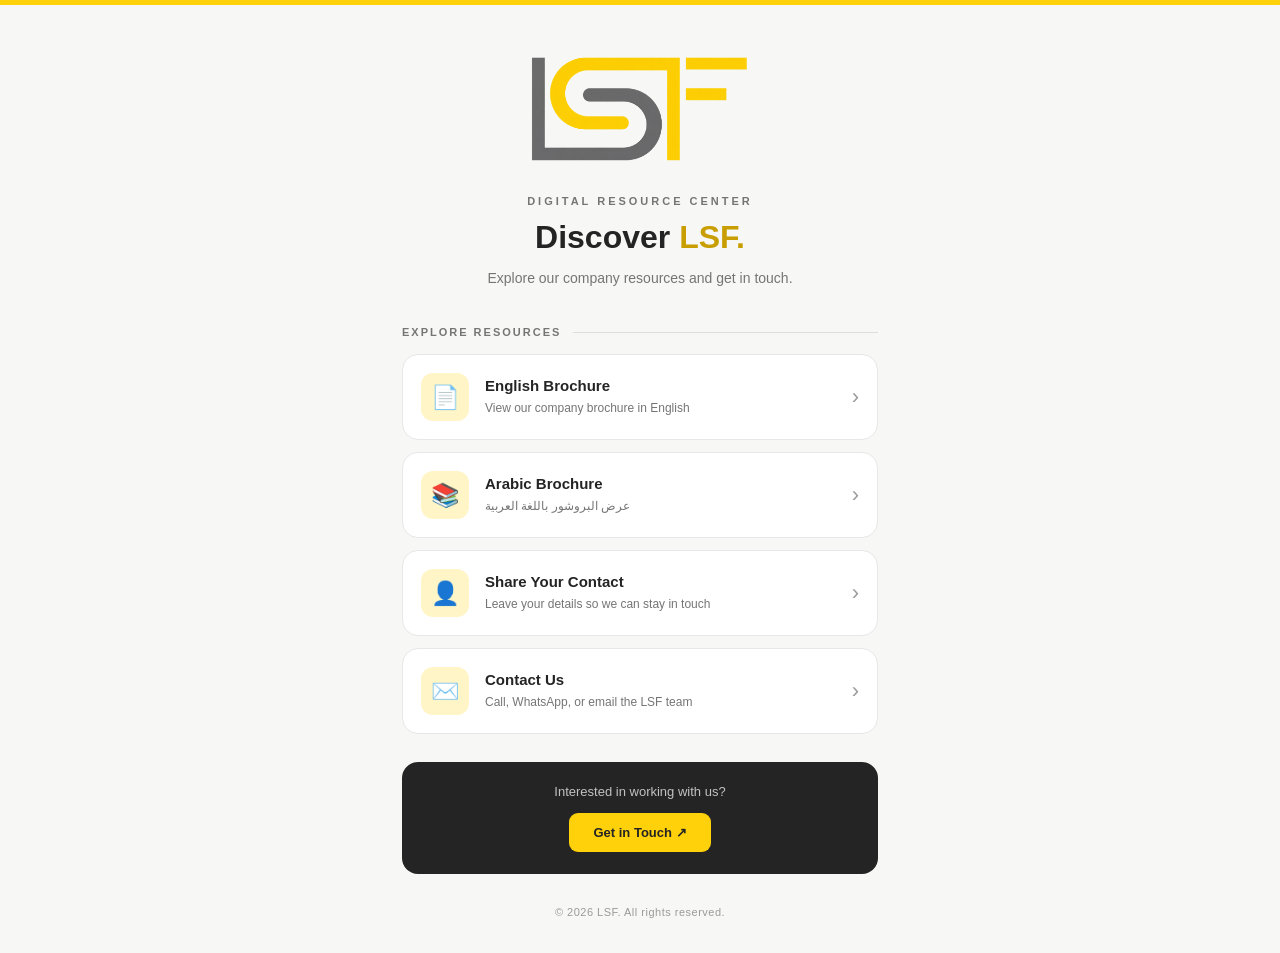
==== index.html @ 05007c61 "Add files via upload" ====
<!doctype html><html lang="en"><head><meta charset="utf-8"><meta name="viewport" content="width=device-width, initial-scale=1"><meta name="theme-color" content="#ffd10a"><title>LSF | Digital Resources</title><link rel="stylesheet" href="assets/style.css"></head><body><div class="top-line"></div><main class="container"><header class="header"><img class="logo" src="assets/lsf.png" alt="LSF logo"><div class="eyebrow">Digital Resource Center</div><h1>Discover <span>LSF.</span></h1><p class="subtitle">Explore our company resources and get in touch.</p></header><div class="section-label">Explore Resources</div><nav class="resources" aria-label="LSF resources"><a class="resource" href="pdfs/englishbroshure.pdf" target="_blank" rel="noopener noreferrer"><div class="resource-icon" aria-hidden="true">📄</div><div class="resource-info"><div class="resource-title">English Brochure</div><div class="resource-description">View our company brochure in English</div></div><div class="arrow" aria-hidden="true">›</div></a><a class="resource" href="pdfs/arabicbrochure.pdf" target="_blank" rel="noopener noreferrer"><div class="resource-icon" aria-hidden="true">📚</div><div class="resource-info"><div class="resource-title">Arabic Brochure</div><div class="resource-description">عرض البروشور باللغة العربية</div></div><div class="arrow" aria-hidden="true">›</div></a><a class="resource" href="contact.html"><div class="resource-icon" aria-hidden="true">👤</div><div class="resource-info"><div class="resource-title">Share Your Contact</div><div class="resource-description">Leave your details so we can stay in touch</div></div><div class="arrow" aria-hidden="true">›</div></a><a class="resource" href="contact-us.html"><div class="resource-icon" aria-hidden="true">✉️</div><div class="resource-info"><div class="resource-title">Contact Us</div><div class="resource-description">Call, WhatsApp, or email the LSF team</div></div><div class="arrow" aria-hidden="true">›</div></a></nav><section class="contact-panel"><p>Interested in working with us?</p><a href="contact-us.html">Get in Touch ↗</a></section><footer>© 2026 LSF. All rights reserved.</footer></main></body></html>
---- assets/style.css ----
:root{--yellow:#ffd10a;--gray:#757575;--dark:#242424;--light:#f7f7f5;--white:#fff;--line:#e7e7e7}*{box-sizing:border-box}body{margin:0;font-family:Arial,Helvetica,sans-serif;background:var(--light);color:var(--dark);min-height:100vh}.top-line{height:5px;background:var(--yellow)}.container{width:100%;max-width:520px;margin:auto;padding:43px 22px 35px}.header{text-align:center;margin-bottom:35px}.logo{display:block;width:220px;max-width:80%;height:auto;margin:0 auto 30px}.eyebrow{font-size:11px;font-weight:bold;letter-spacing:3px;color:var(--gray);text-transform:uppercase;margin-bottom:12px}h1{font-size:32px;line-height:1.15;margin:0 0 12px;font-weight:800}h1 span{color:#c89e00}.subtitle{color:var(--gray);font-size:14px;line-height:1.7;margin:0}.section-label{display:flex;align-items:center;gap:12px;color:var(--gray);font-size:11px;letter-spacing:2px;font-weight:bold;text-transform:uppercase;margin-bottom:16px}.section-label:after{content:'';flex:1;height:1px;background:#dedede}.resources{display:flex;flex-direction:column;gap:12px}.resource{display:flex;align-items:center;gap:16px;padding:18px;background:#fff;border:1px solid var(--line);border-radius:16px;text-decoration:none;color:var(--dark);transition:transform .2s,border-color .2s,box-shadow .2s}.resource:hover{transform:translateY(-3px);border-color:var(--yellow);box-shadow:0 8px 25px #0000000c}.resource:focus-visible,.link:focus-visible,button:focus-visible,input:focus-visible,select:focus-visible,a:focus-visible{outline:3px solid #c89e00;outline-offset:3px}.resource-icon{width:48px;height:48px;flex-shrink:0;border-radius:12px;background:#fff5c6;display:flex;justify-content:center;align-items:center;font-size:23px}.resource-info{flex:1;min-width:0}.resource-title{font-size:15px;font-weight:700;margin-bottom:5px}.resource-description{color:var(--gray);font-size:12px;line-height:1.5}.arrow{color:#9b9b9b;font-size:22px}.contact-panel{margin-top:28px;text-align:center;padding:22px;background:var(--dark);border-radius:16px;color:#fff}.contact-panel p{margin:0 0 14px;color:#c2c2c2;font-size:13px}.contact-panel a,.primary-link{display:inline-block;text-decoration:none;background:var(--yellow);color:var(--dark);padding:12px 24px;border-radius:9px;font-weight:bold;font-size:13px}footer{text-align:center;color:#9a9a9a;font-size:11px;margin-top:32px;letter-spacing:.5px}.back{color:var(--gray);text-decoration:none;font-size:13px;font-weight:bold;display:inline-block;margin-bottom:26px}.form-card{background:white;border:1px solid var(--line);border-radius:18px;padding:28px 24px}.form-card h1{font-size:27px}.form-card .subtitle{margin-bottom:25px}.form-header{text-align:center}.form-header .logo{width:160px;margin-bottom:19px}.field{margin:0 0 18px}.field label{display:block;font-size:13px;font-weight:700;margin-bottom:8px}.required{color:#b78800}.optional{color:#919191;font-size:11px;font-weight:400}.field input,.field select{width:100%;height:46px;border:1px solid #dcdcdc;border-radius:10px;padding:0 13px;font-family:inherit;font-size:14px;background:#fff;color:var(--dark)}.phone-row{display:flex;gap:9px}.phone-row input:first-child{width:95px;flex:none}.field small{display:block;margin-top:7px;color:var(--gray);font-size:11px;line-height:1.5}.consent{display:flex;align-items:start;gap:10px;color:#626262;font-size:12px;line-height:1.6;margin-bottom:15px}.consent input{accent-color:#c89e00;margin-top:3px}.submit{border:0;display:flex;align-items:center;justify-content:center;width:100%;min-height:48px;border-radius:10px;background:var(--yellow);color:var(--dark);font-size:14px;font-weight:700;cursor:pointer}.submit:disabled{opacity:.55;cursor:wait}.status{font-size:12px;margin:0 0 12px;line-height:1.5}.status.error{color:#b42318}.status.good{color:#176a36}.privacy-note{font-size:11px;color:var(--gray);line-height:1.7;text-align:center;margin:14px 0 0}.contact-actions{display:grid;gap:12px}.contact-action{display:flex;flex-direction:column;gap:5px;border:1px solid var(--line);border-radius:12px;padding:17px;text-decoration:none;color:var(--dark);background:#fff;font-size:14px;font-weight:bold;overflow-wrap:anywhere}.contact-action:hover{border-color:#c89e00;background:#fffdf4}.contact-action span{font-size:11px;font-weight:normal;color:var(--gray)}.muted{color:var(--gray);font-size:12px;line-height:1.7}.hidden-trap{position:absolute;left:-99999px;width:1px;height:1px;overflow:hidden}@media(max-width:400px){.container{padding:32px 18px}.logo{width:185px}h1{font-size:28px}.resource{padding:15px}.form-card{padding:24px 17px}}
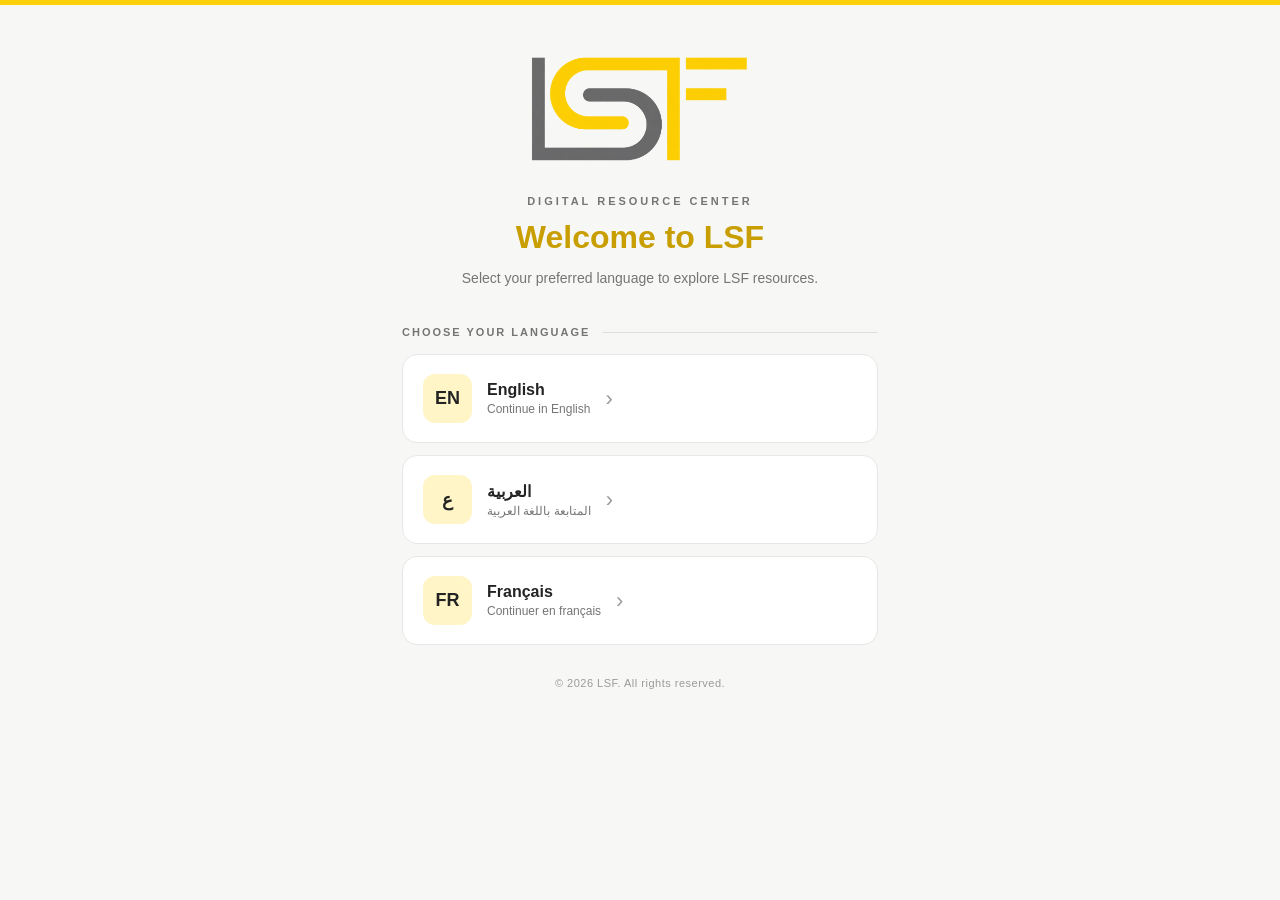
==== commit 2505fcb0: "Add files via upload" ====
--- a/index.html
+++ b/index.html
@@ -1 +1 @@
-<!doctype html><html lang="en"><head><meta charset="utf-8"><meta name="viewport" content="width=device-width, initial-scale=1"><meta name="theme-color" content="#ffd10a"><title>LSF | Digital Resources</title><link rel="stylesheet" href="assets/style.css"></head><body><div class="top-line"></div><main class="container"><header class="header"><img class="logo" src="assets/lsf.png" alt="LSF logo"><div class="eyebrow">Digital Resource Center</div><h1>Discover <span>LSF.</span></h1><p class="subtitle">Explore our company resources and get in touch.</p></header><div class="section-label">Explore Resources</div><nav class="resources" aria-label="LSF resources"><a class="resource" href="pdfs/englishbroshure.pdf" target="_blank" rel="noopener noreferrer"><div class="resource-icon" aria-hidden="true">📄</div><div class="resource-info"><div class="resource-title">English Brochure</div><div class="resource-description">View our company brochure in English</div></div><div class="arrow" aria-hidden="true">›</div></a><a class="resource" href="pdfs/arabicbrochure.pdf" target="_blank" rel="noopener noreferrer"><div class="resource-icon" aria-hidden="true">📚</div><div class="resource-info"><div class="resource-title">Arabic Brochure</div><div class="resource-description">عرض البروشور باللغة العربية</div></div><div class="arrow" aria-hidden="true">›</div></a><a class="resource" href="contact.html"><div class="resource-icon" aria-hidden="true">👤</div><div class="resource-info"><div class="resource-title">Share Your Contact</div><div class="resource-description">Leave your details so we can stay in touch</div></div><div class="arrow" aria-hidden="true">›</div></a><a class="resource" href="contact-us.html"><div class="resource-icon" aria-hidden="true">✉️</div><div class="resource-info"><div class="resource-title">Contact Us</div><div class="resource-description">Call, WhatsApp, or email the LSF team</div></div><div class="arrow" aria-hidden="true">›</div></a></nav><section class="contact-panel"><p>Interested in working with us?</p><a href="contact-us.html">Get in Touch ↗</a></section><footer>© 2026 LSF. All rights reserved.</footer></main></body></html>+<!doctype html><html lang="en"><head><meta charset="utf-8"><meta name="viewport" content="width=device-width, initial-scale=1"><meta name="theme-color" content="#ffd10a"><title>LSF | Water Week</title><link rel="stylesheet" href="assets/style.css"></head><body><div class="top-line"></div><main class="container"><header class="header"><img class="logo" src="assets/lsf.png" alt="LSF logo"><div class="eyebrow" data-i18n="center">Digital Resource Center</div><h1><span data-i18n="welcome">Welcome to LSF</span></h1><p class="subtitle" id="homeIntro" data-i18n="intro">Select your preferred language to explore LSF resources.</p></header><section id="languageMenu"><div class="section-label" data-i18n="choose">Choose your language</div><div class="language-options"><button type="button" class="lang-btn" data-choice="en"><span class="lang-symbol">EN</span><span class="lang-details"><span class="lang-name">English</span><span class="lang-sub">Continue in English</span></span><span class="arrow" aria-hidden="true">›</span></button><button type="button" class="lang-btn" data-choice="ar"><span class="lang-symbol">ع</span><span class="lang-details"><span class="lang-name">العربية</span><span class="lang-sub">المتابعة باللغة العربية</span></span><span class="arrow" aria-hidden="true">›</span></button><button type="button" class="lang-btn" data-choice="fr"><span class="lang-symbol">FR</span><span class="lang-details"><span class="lang-name">Français</span><span class="lang-sub">Continuer en français</span></span><span class="arrow" aria-hidden="true">›</span></button></div></section><section id="resourceMenu" hidden><div class="section-label" data-i18n="explore">Explore Resources</div><nav class="resources" aria-label="LSF resources"><a class="resource" id="brochureLink" href="pdfs/englishbroshure.pdf" target="_blank" rel="noopener noreferrer"><div class="resource-icon">📄</div><div class="resource-info"><div class="resource-title" data-i18n="brochure">Company Brochure</div><div class="resource-description" data-i18n="brochureDesc">Explore our company brochure</div></div><div class="arrow">›</div></a><a class="resource" href="contact-us.html" data-lang-link><div class="resource-icon">✉️</div><div class="resource-info"><div class="resource-title" data-i18n="us">Contact Us</div><div class="resource-description" data-i18n="usDesc">Reach us by WhatsApp, phone, or email</div></div><div class="arrow">›</div></a><a class="resource" href="contact.html" data-lang-link><div class="resource-icon">👤</div><div class="resource-info"><div class="resource-title" data-i18n="share">Share Your Contact</div><div class="resource-description" data-i18n="shareDesc">Leave your details so we can stay in touch</div></div><div class="arrow">›</div></a></nav><section class="contact-panel"><p data-i18n="interest">Interested in working with us?</p><a href="contact-us.html" data-lang-link data-i18n="get">Get in Touch ↗</a></section><div style="text-align:center;margin-top:18px"><button type="button" class="lang-btn" id="changeLanguage" style="justify-content:center;padding:12px"><span data-i18n="change">Change language</span></button></div></section><footer>© 2026 LSF. All rights reserved.</footer></main><script src="assets/i18n.js"></script><script>const brochures={en:'pdfs/englishbroshure.pdf',ar:'pdfs/arabicbrochure.pdf',fr:'pdfs/frenchbrochure.pdf'};const languageMenu=document.getElementById('languageMenu'),resourceMenu=document.getElementById('resourceMenu');function choose(lang){applyLanguage(lang);document.getElementById('brochureLink').href=brochures[lang];languageMenu.hidden=true;resourceMenu.hidden=false;history.replaceState(null,'',location.pathname+'?lang='+lang);}document.querySelectorAll('[data-choice]').forEach(b=>b.addEventListener('click',()=>choose(b.dataset.choice)));document.getElementById('changeLanguage').addEventListener('click',()=>{resourceMenu.hidden=true;languageMenu.hidden=false;history.replaceState(null,'',location.pathname);applyLanguage('en');});const selected=new URLSearchParams(location.search).get('lang');if(LSF_LANGS.includes(selected))choose(selected);</script></body></html>
--- a/assets/style.css
+++ b/assets/style.css
@@ -1,2 +1,5 @@
 
 :root{--yellow:#ffd10a;--gray:#757575;--dark:#242424;--light:#f7f7f5;--white:#fff;--line:#e7e7e7}*{box-sizing:border-box}body{margin:0;font-family:Arial,Helvetica,sans-serif;background:var(--light);color:var(--dark);min-height:100vh}.top-line{height:5px;background:var(--yellow)}.container{width:100%;max-width:520px;margin:auto;padding:43px 22px 35px}.header{text-align:center;margin-bottom:35px}.logo{display:block;width:220px;max-width:80%;height:auto;margin:0 auto 30px}.eyebrow{font-size:11px;font-weight:bold;letter-spacing:3px;color:var(--gray);text-transform:uppercase;margin-bottom:12px}h1{font-size:32px;line-height:1.15;margin:0 0 12px;font-weight:800}h1 span{color:#c89e00}.subtitle{color:var(--gray);font-size:14px;line-height:1.7;margin:0}.section-label{display:flex;align-items:center;gap:12px;color:var(--gray);font-size:11px;letter-spacing:2px;font-weight:bold;text-transform:uppercase;margin-bottom:16px}.section-label:after{content:'';flex:1;height:1px;background:#dedede}.resources{display:flex;flex-direction:column;gap:12px}.resource{display:flex;align-items:center;gap:16px;padding:18px;background:#fff;border:1px solid var(--line);border-radius:16px;text-decoration:none;color:var(--dark);transition:transform .2s,border-color .2s,box-shadow .2s}.resource:hover{transform:translateY(-3px);border-color:var(--yellow);box-shadow:0 8px 25px #0000000c}.resource:focus-visible,.link:focus-visible,button:focus-visible,input:focus-visible,select:focus-visible,a:focus-visible{outline:3px solid #c89e00;outline-offset:3px}.resource-icon{width:48px;height:48px;flex-shrink:0;border-radius:12px;background:#fff5c6;display:flex;justify-content:center;align-items:center;font-size:23px}.resource-info{flex:1;min-width:0}.resource-title{font-size:15px;font-weight:700;margin-bottom:5px}.resource-description{color:var(--gray);font-size:12px;line-height:1.5}.arrow{color:#9b9b9b;font-size:22px}.contact-panel{margin-top:28px;text-align:center;padding:22px;background:var(--dark);border-radius:16px;color:#fff}.contact-panel p{margin:0 0 14px;color:#c2c2c2;font-size:13px}.contact-panel a,.primary-link{display:inline-block;text-decoration:none;background:var(--yellow);color:var(--dark);padding:12px 24px;border-radius:9px;font-weight:bold;font-size:13px}footer{text-align:center;color:#9a9a9a;font-size:11px;margin-top:32px;letter-spacing:.5px}.back{color:var(--gray);text-decoration:none;font-size:13px;font-weight:bold;display:inline-block;margin-bottom:26px}.form-card{background:white;border:1px solid var(--line);border-radius:18px;padding:28px 24px}.form-card h1{font-size:27px}.form-card .subtitle{margin-bottom:25px}.form-header{text-align:center}.form-header .logo{width:160px;margin-bottom:19px}.field{margin:0 0 18px}.field label{display:block;font-size:13px;font-weight:700;margin-bottom:8px}.required{color:#b78800}.optional{color:#919191;font-size:11px;font-weight:400}.field input,.field select{width:100%;height:46px;border:1px solid #dcdcdc;border-radius:10px;padding:0 13px;font-family:inherit;font-size:14px;background:#fff;color:var(--dark)}.phone-row{display:flex;gap:9px}.phone-row input:first-child{width:95px;flex:none}.field small{display:block;margin-top:7px;color:var(--gray);font-size:11px;line-height:1.5}.consent{display:flex;align-items:start;gap:10px;color:#626262;font-size:12px;line-height:1.6;margin-bottom:15px}.consent input{accent-color:#c89e00;margin-top:3px}.submit{border:0;display:flex;align-items:center;justify-content:center;width:100%;min-height:48px;border-radius:10px;background:var(--yellow);color:var(--dark);font-size:14px;font-weight:700;cursor:pointer}.submit:disabled{opacity:.55;cursor:wait}.status{font-size:12px;margin:0 0 12px;line-height:1.5}.status.error{color:#b42318}.status.good{color:#176a36}.privacy-note{font-size:11px;color:var(--gray);line-height:1.7;text-align:center;margin:14px 0 0}.contact-actions{display:grid;gap:12px}.contact-action{display:flex;flex-direction:column;gap:5px;border:1px solid var(--line);border-radius:12px;padding:17px;text-decoration:none;color:var(--dark);background:#fff;font-size:14px;font-weight:bold;overflow-wrap:anywhere}.contact-action:hover{border-color:#c89e00;background:#fffdf4}.contact-action span{font-size:11px;font-weight:normal;color:var(--gray)}.muted{color:var(--gray);font-size:12px;line-height:1.7}.hidden-trap{position:absolute;left:-99999px;width:1px;height:1px;overflow:hidden}@media(max-width:400px){.container{padding:32px 18px}.logo{width:185px}h1{font-size:28px}.resource{padding:15px}.form-card{padding:24px 17px}}
+
+/* Language selection and direction-aware enhancements */
+.language-options{display:grid;gap:12px;margin:12px 0 26px}.lang-btn{appearance:none;border:1px solid var(--line);background:var(--white);width:100%;border-radius:15px;padding:19px 20px;text-align:left;color:var(--dark);font:inherit;cursor:pointer;display:flex;align-items:center;gap:15px;transition:border-color .2s,transform .2s,box-shadow .2s}.lang-btn:hover,.lang-btn:focus-visible{border-color:var(--yellow);transform:translateY(-2px);box-shadow:0 8px 24px #0000000b}.lang-symbol{width:49px;height:49px;flex-shrink:0;border-radius:12px;display:grid;place-items:center;background:#fff5c6;font-weight:800;font-size:18px}.lang-name{font-size:16px;font-weight:700}.lang-sub{font-size:12px;color:var(--gray);margin-top:3px}.lang-details{display:flex;flex-direction:column}.choice-info{color:var(--gray);font-size:12px;text-align:center;margin-bottom:18px}.language-switch{display:flex;gap:7px;justify-content:center;margin:0 0 27px;flex-wrap:wrap}.language-switch a{padding:8px 11px;border-radius:9px;border:1px solid #dfdfdf;color:var(--gray);text-decoration:none;font-size:12px;background:#fff;font-weight:bold}.language-switch a.current{background:var(--yellow);border-color:var(--yellow);color:var(--dark)}#languageMenu[hidden],#resourceMenu[hidden]{display:none!important}.section-intro{margin-bottom:15px}.phone-row input{direction:ltr;text-align:left}.ltr-value{direction:ltr;unicode-bidi:isolate;display:inline-block}html[dir=rtl] .back,html[dir=rtl] .resource,html[dir=rtl] .contact-action{text-align:right}html[dir=rtl] .arrow{transform:scaleX(-1)}html[dir=rtl] .contact-action{direction:rtl}html[dir=rtl] .contact-action .ltr-value{direction:ltr}html[dir=rtl] .lang-btn{text-align:right}html[dir=rtl] .language-switch{direction:ltr}html[dir=rtl] .form-card{text-align:right}html[dir=rtl] .consent{flex-direction:row}html[dir=rtl] .field input:not([type=tel]):not([type=email]){text-align:right}html[dir=rtl] .field select{text-align:right}html[dir=rtl] .form-header{text-align:center}html[dir=rtl] .back{display:block;text-align:right}html[dir=rtl] .resource-icon{flex-shrink:0}html[dir=rtl] .section-label{flex-direction:row}html[dir=rtl] .contact-panel{text-align:center}html[dir=rtl] .resource-info{text-align:right}html[dir=rtl] .lang-name{font-size:16px}
